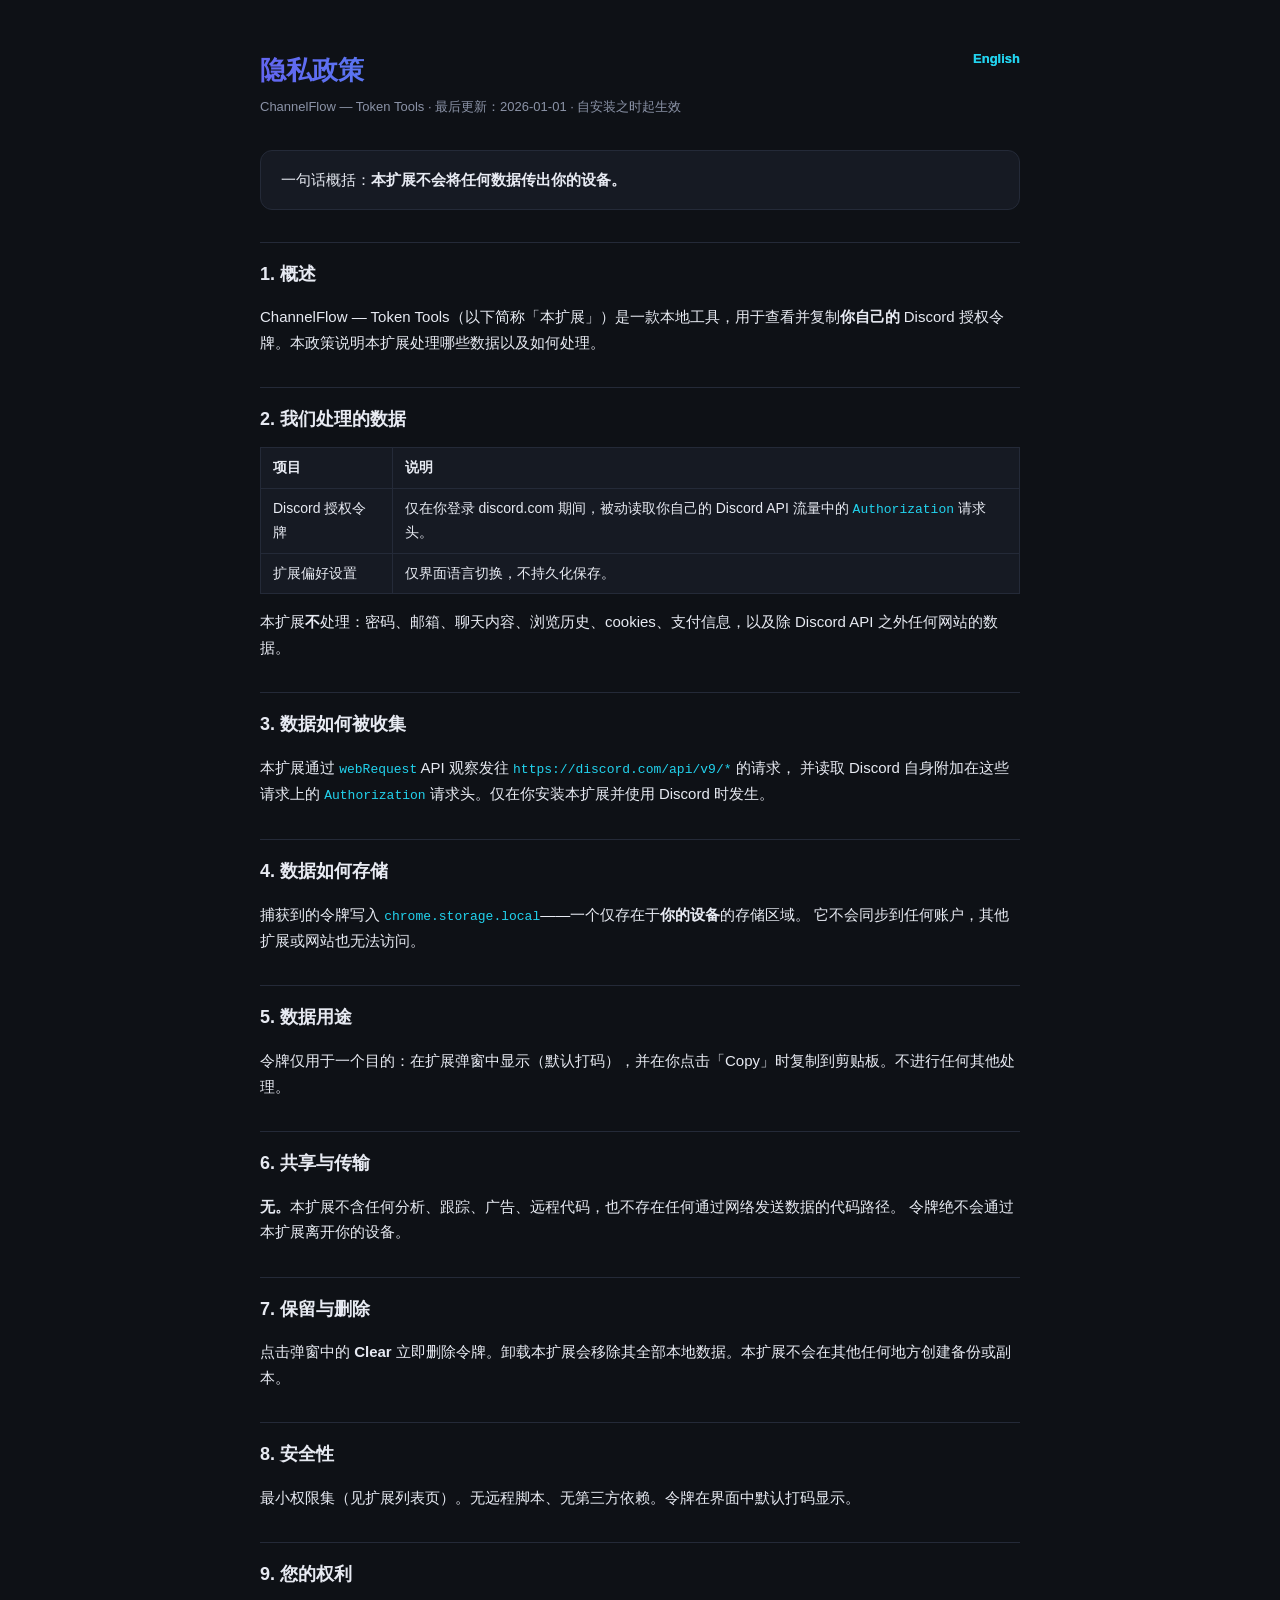
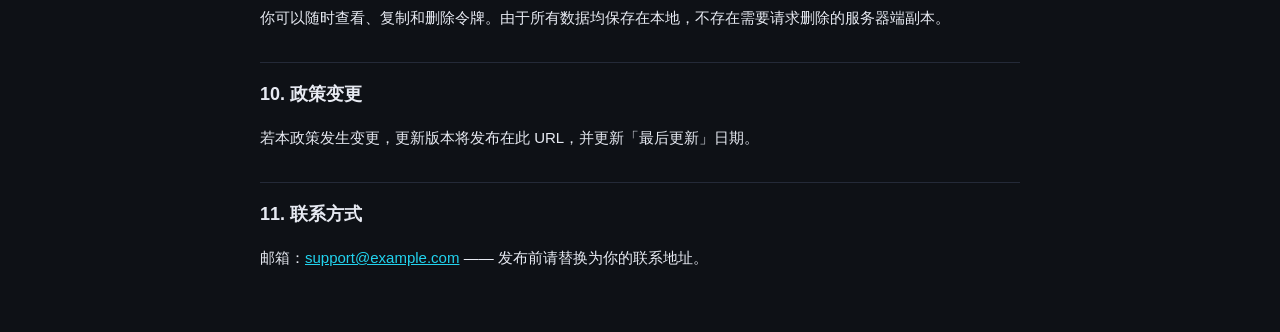
==== docs/index.zh-CN.html @ eabad450 "Add bilingual docs: README.zh-CN and Chinese privacy policy" ====
<!DOCTYPE html>
<html lang="zh-CN">
<head>
  <meta charset="utf-8">
  <meta name="viewport" content="width=device-width, initial-scale=1">
  <title>隐私政策 — ChannelFlow — Token Tools</title>
  <style>
    :root {
      --bg: #0e1116; --panel: #161a23; --border: #242a38;
      --text: #e7eaf2; --muted: #8b93a7;
      --accent-a: #6366f1; --accent-b: #22d3ee;
    }
    * { box-sizing: border-box; }
    body {
      margin: 0; background: var(--bg); color: var(--text);
      font: 15px/1.7 -apple-system, "Segoe UI", Roboto, "Helvetica Neue",
        Arial, "PingFang SC", "Microsoft YaHei", sans-serif;
      padding: 48px 20px;
    }
    .wrap { max-width: 760px; margin: 0 auto; }
    h1 {
      font-size: 26px; margin: 0 0 4px;
      background: linear-gradient(90deg, var(--accent-a), var(--accent-b));
      -webkit-background-clip: text; background-clip: text; color: transparent;
    }
    .sub { color: var(--muted); font-size: 13px; margin: 0 0 32px; }
    h2 { font-size: 18px; margin: 32px 0 10px; padding-top: 16px; border-top: 1px solid var(--border); }
    p { color: var(--text); }
    a { color: var(--accent-b); }
    code { font-family: ui-monospace, Menlo, Consolas, monospace; font-size: 13px; color: var(--accent-b); }
    table { width: 100%; border-collapse: collapse; margin: 12px 0; }
    th, td { border: 1px solid var(--border); padding: 8px 12px; text-align: left; font-size: 14px; }
    th { background: var(--panel); }
    td { background: var(--panel); }
    .card { background: var(--panel); border: 1px solid var(--border); border-radius: 12px; padding: 16px 20px; }
  </style>
</head>
<body>
  <div class="wrap">
    <h1>隐私政策 <a href="index.html" style="float:right;font-size:13px;text-decoration:none;font-weight:600">English</a></h1>
    <p class="sub">ChannelFlow — Token Tools · 最后更新：2026-01-01 · 自安装之时起生效</p>

    <div class="card">
      一句话概括：<strong>本扩展不会将任何数据传出你的设备。</strong>
    </div>

    <h2>1. 概述</h2>
    <p>ChannelFlow — Token Tools（以下简称「本扩展」）是一款本地工具，用于查看并复制<strong>你自己的</strong>
    Discord 授权令牌。本政策说明本扩展处理哪些数据以及如何处理。</p>

    <h2>2. 我们处理的数据</h2>
    <table>
      <tr><th>项目</th><th>说明</th></tr>
      <tr><td>Discord 授权令牌</td><td>仅在你登录 discord.com 期间，被动读取你自己的 Discord API 流量中的 <code>Authorization</code> 请求头。</td></tr>
      <tr><td>扩展偏好设置</td><td>仅界面语言切换，不持久化保存。</td></tr>
    </table>
    <p>本扩展<strong>不</strong>处理：密码、邮箱、聊天内容、浏览历史、cookies、支付信息，以及除 Discord API 之外任何网站的数据。</p>

    <h2>3. 数据如何被收集</h2>
    <p>本扩展通过 <code>webRequest</code> API 观察发往 <code>https://discord.com/api/v9/*</code> 的请求，
    并读取 Discord 自身附加在这些请求上的 <code>Authorization</code> 请求头。仅在你安装本扩展并使用 Discord 时发生。</p>

    <h2>4. 数据如何存储</h2>
    <p>捕获到的令牌写入 <code>chrome.storage.local</code>——一个仅存在于<strong>你的设备</strong>的存储区域。
    它不会同步到任何账户，其他扩展或网站也无法访问。</p>

    <h2>5. 数据用途</h2>
    <p>令牌仅用于一个目的：在扩展弹窗中显示（默认打码），并在你点击「Copy」时复制到剪贴板。不进行任何其他处理。</p>

    <h2>6. 共享与传输</h2>
    <p><strong>无。</strong>本扩展不含任何分析、跟踪、广告、远程代码，也不存在任何通过网络发送数据的代码路径。
    令牌绝不会通过本扩展离开你的设备。</p>

    <h2>7. 保留与删除</h2>
    <p>点击弹窗中的 <strong>Clear</strong> 立即删除令牌。卸载本扩展会移除其全部本地数据。本扩展不会在其他任何地方创建备份或副本。</p>

    <h2>8. 安全性</h2>
    <p>最小权限集（见扩展列表页）。无远程脚本、无第三方依赖。令牌在界面中默认打码显示。</p>

    <h2>9. 您的权利</h2>
    <p>你可以随时查看、复制和删除令牌。由于所有数据均保存在本地，不存在需要请求删除的服务器端副本。</p>

    <h2>10. 政策变更</h2>
    <p>若本政策发生变更，更新版本将发布在此 URL，并更新「最后更新」日期。</p>

    <h2>11. 联系方式</h2>
    <p>邮箱：<a href="mailto:support@example.com">support@example.com</a> —— 发布前请替换为你的联系地址。</p>
  </div>
</body>
</html>
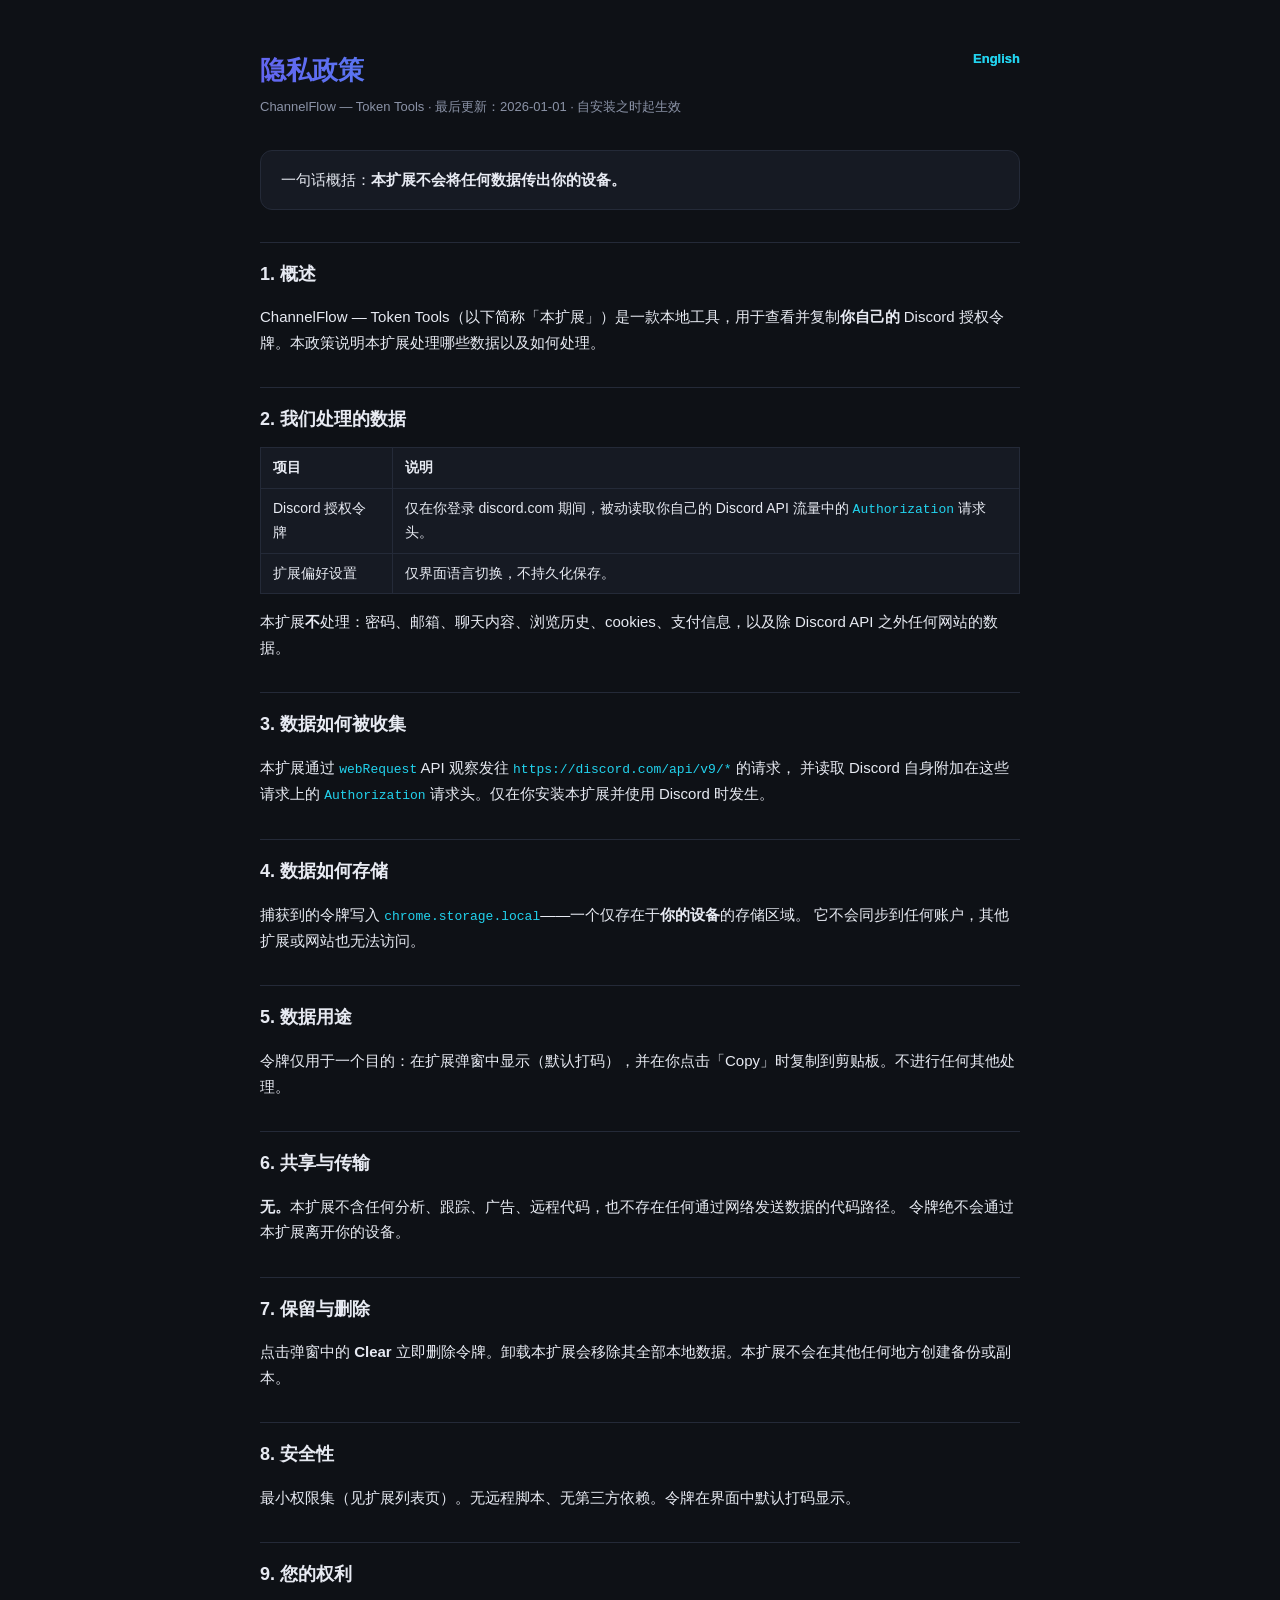
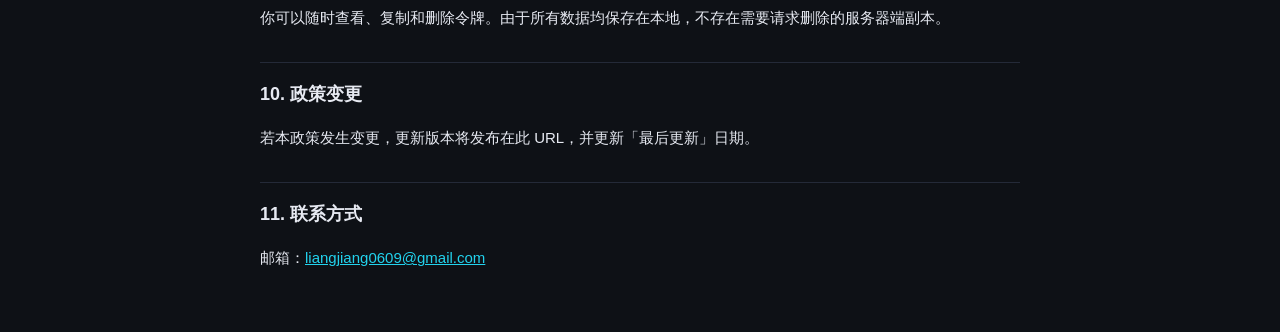
==== commit 680bf61f: "Update contact email to liangjiang0609@gmail.com" ====
--- a/docs/index.zh-CN.html
+++ b/docs/index.zh-CN.html
@@ -84,7 +84,7 @@
     <p>若本政策发生变更，更新版本将发布在此 URL，并更新「最后更新」日期。</p>
 
     <h2>11. 联系方式</h2>
-    <p>邮箱：<a href="mailto:support@example.com">support@example.com</a> —— 发布前请替换为你的联系地址。</p>
+    <p>邮箱：<a href="mailto:liangjiang0609@gmail.com">liangjiang0609@gmail.com</a></p>
   </div>
 </body>
 </html>
